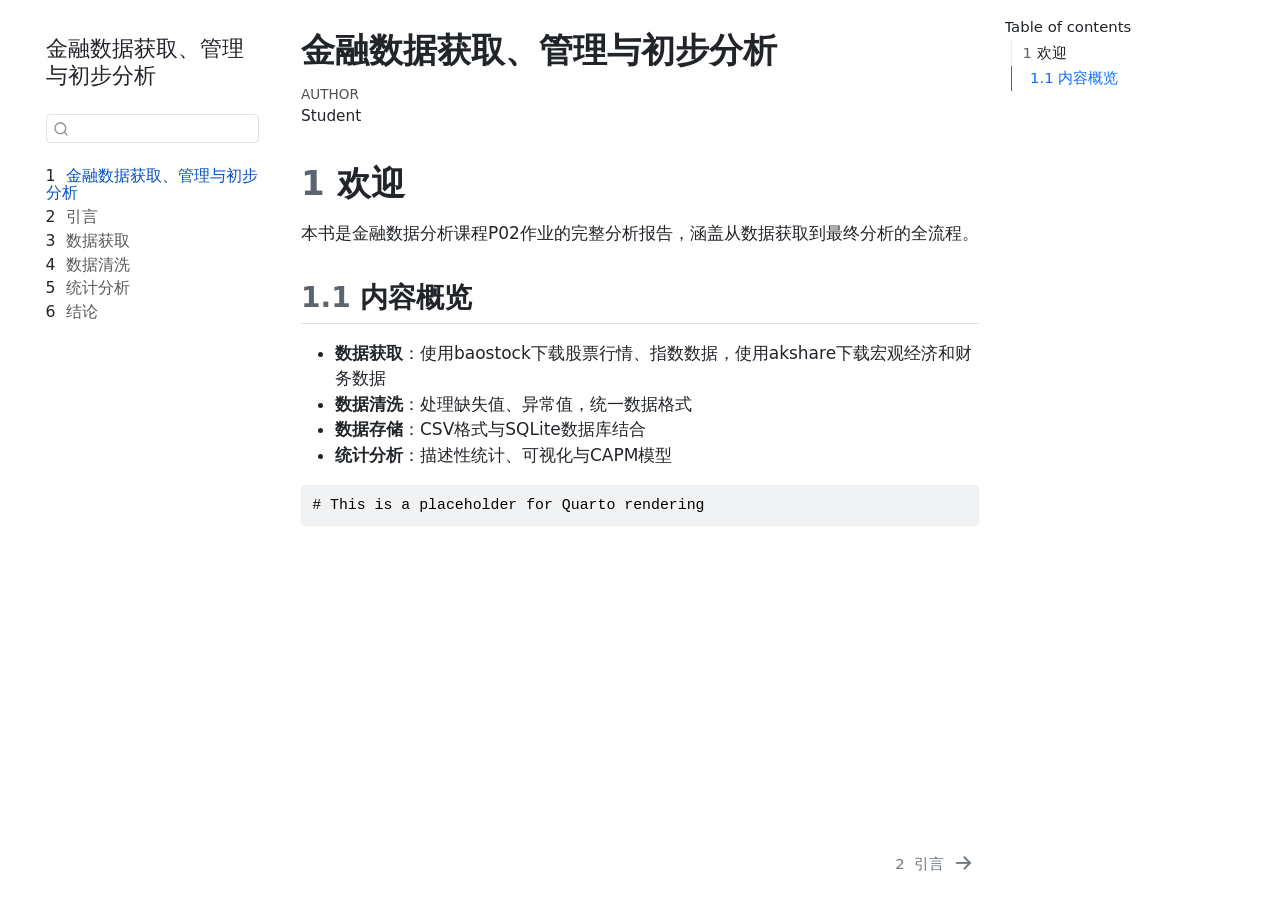
==== docs/index.html @ 59f97fb3 "配置 GitHub Pages 部署 - 将 Quarto 输出目录改为 docs/ - 添加 docs/ 目录到 git - 移除 _site/（已不再使用） - 更新 .gitignore 不忽略" ====
<!DOCTYPE html>
<html xmlns="http://www.w3.org/1999/xhtml" lang="en" xml:lang="en"><head>

<meta charset="utf-8">
<meta name="generator" content="quarto-1.9.36">

<meta name="viewport" content="width=device-width, initial-scale=1.0, user-scalable=yes">

<meta name="author" content="Student">

<title>金融数据获取、管理与初步分析</title>
<style>
/* Default styles provided by pandoc.
** See https://pandoc.org/MANUAL.html#variables-for-html for config info.
*/
code{white-space: pre-wrap;}
span.smallcaps{font-variant: small-caps;}
div.columns{display: flex; gap: min(4vw, 1.5em);}
div.column{flex: auto; overflow-x: auto;}
div.hanging-indent{margin-left: 1.5em; text-indent: -1.5em;}
ul.task-list{list-style: none;}
ul.task-list li input[type="checkbox"] {
  width: 0.8em;
  margin: 0 0.8em 0.2em -1em; /* quarto-specific, see https://github.com/quarto-dev/quarto-cli/issues/4556 */ 
  vertical-align: middle;
}
/* CSS for syntax highlighting */
html { -webkit-text-size-adjust: 100%; }
pre > code.sourceCode { white-space: pre; position: relative; }
pre > code.sourceCode > span { display: inline-block; line-height: 1.25; }
pre > code.sourceCode > span:empty { height: 1.2em; }
.sourceCode { overflow: visible; }
code.sourceCode > span { color: inherit; text-decoration: inherit; }
div.sourceCode { margin: 1em 0; }
pre.sourceCode { margin: 0; }
@media screen {
div.sourceCode { overflow: auto; }
}
@media print {
pre > code.sourceCode { white-space: pre-wrap; }
pre > code.sourceCode > span { text-indent: -5em; padding-left: 5em; }
}
pre.numberSource code
  { counter-reset: source-line 0; }
pre.numberSource code > span
  { position: relative; left: -4em; counter-increment: source-line; }
pre.numberSource code > span > a:first-child::before
  { content: counter(source-line);
    position: relative; left: -1em; text-align: right; vertical-align: baseline;
    border: none; display: inline-block;
    -webkit-touch-callout: none; -webkit-user-select: none;
    -khtml-user-select: none; -moz-user-select: none;
    -ms-user-select: none; user-select: none;
    padding: 0 4px; width: 4em;
  }
pre.numberSource { margin-left: 3em;  padding-left: 4px; }
div.sourceCode
  {   }
@media screen {
pre > code.sourceCode > span > a:first-child::before { text-decoration: underline; }
}
</style>


<script src="site_libs/quarto-nav/quarto-nav.js"></script>
<script src="site_libs/quarto-nav/headroom.min.js"></script>
<script src="site_libs/clipboard/clipboard.min.js"></script>
<script src="site_libs/quarto-search/autocomplete.umd.js"></script>
<script src="site_libs/quarto-search/fuse.min.js"></script>
<script src="site_libs/quarto-search/quarto-search.js"></script>
<meta name="quarto:offset" content="./">
<link href="./01-introduction.html" rel="next">
<script src="site_libs/quarto-html/quarto.js" type="module"></script>
<script src="site_libs/quarto-html/tabsets/tabsets.js" type="module"></script>
<script src="site_libs/quarto-html/popper.min.js"></script>
<script src="site_libs/quarto-html/tippy.umd.min.js"></script>
<script src="site_libs/quarto-html/anchor.min.js"></script>
<link href="site_libs/quarto-html/tippy.css" rel="stylesheet">
<link href="site_libs/quarto-html/quarto-syntax-highlighting-d41d8cd98f00b204e9800998ecf8427e.css" rel="stylesheet" id="quarto-text-highlighting-styles">
<script src="site_libs/bootstrap/bootstrap.min.js"></script>
<link href="site_libs/bootstrap/bootstrap-icons.css" rel="stylesheet">
<link href="site_libs/bootstrap/bootstrap-12eeb4b20e9f5a2b0bfc604bfaf942bb.min.css" rel="stylesheet" append-hash="true" id="quarto-bootstrap" data-mode="light">
<script id="quarto-search-options" type="application/json">{
  "location": "sidebar",
  "copy-button": false,
  "collapse-after": 3,
  "panel-placement": "start",
  "type": "textbox",
  "limit": 50,
  "keyboard-shortcut": [
    "f",
    "/",
    "s"
  ],
  "show-item-context": false,
  "language": {
    "search-no-results-text": "No results",
    "search-matching-documents-text": "matching documents",
    "search-copy-link-title": "Copy link to search",
    "search-hide-matches-text": "Hide additional matches",
    "search-more-match-text": "more match in this document",
    "search-more-matches-text": "more matches in this document",
    "search-clear-button-title": "Clear",
    "search-text-placeholder": "",
    "search-detached-cancel-button-title": "Cancel",
    "search-submit-button-title": "Submit",
    "search-label": "Search"
  }
}</script>


</head>

<body class="nav-sidebar floating quarto-light">

<div id="quarto-search-results"></div>
  <header id="quarto-header" class="headroom fixed-top">
  <nav class="quarto-secondary-nav">
    <div class="container-fluid d-flex">
      <button type="button" class="quarto-btn-toggle btn" data-bs-toggle="collapse" role="button" data-bs-target=".quarto-sidebar-collapse-item" aria-controls="quarto-sidebar" aria-expanded="false" aria-label="Toggle sidebar navigation" onclick="if (window.quartoToggleHeadroom) { window.quartoToggleHeadroom(); }">
        <i class="bi bi-layout-text-sidebar-reverse"></i>
      </button>
        <nav class="quarto-page-breadcrumbs" aria-label="breadcrumb"><ol class="breadcrumb"><li class="breadcrumb-item"><a href="./index.html"><span class="chapter-number">1</span>&nbsp; <span class="chapter-title">金融数据获取、管理与初步分析</span></a></li></ol></nav>
        <a class="flex-grow-1" role="navigation" data-bs-toggle="collapse" data-bs-target=".quarto-sidebar-collapse-item" aria-controls="quarto-sidebar" aria-expanded="false" aria-label="Toggle sidebar navigation" onclick="if (window.quartoToggleHeadroom) { window.quartoToggleHeadroom(); }">      
        </a>
      <button type="button" class="btn quarto-search-button" aria-label="Search" onclick="window.quartoOpenSearch();">
        <i class="bi bi-search"></i>
      </button>
    </div>
  </nav>
</header>
<!-- content -->
<div id="quarto-content" class="quarto-container page-columns page-rows-contents page-layout-article">
<!-- sidebar -->
  <nav id="quarto-sidebar" class="sidebar collapse collapse-horizontal quarto-sidebar-collapse-item sidebar-navigation floating overflow-auto">
    <div class="pt-lg-2 mt-2 text-left sidebar-header">
    <div class="sidebar-title mb-0 py-0">
      <a href="./">金融数据获取、管理与初步分析</a> 
    </div>
      </div>
        <div class="mt-2 flex-shrink-0 align-items-center">
        <div class="sidebar-search">
        <div id="quarto-search" class="" title="Search"></div>
        </div>
        </div>
    <div class="sidebar-menu-container"> 
    <ul class="list-unstyled mt-1">
        <li class="sidebar-item">
  <div class="sidebar-item-container"> 
  <a href="./index.html" class="sidebar-item-text sidebar-link active">
 <span class="menu-text"><span class="chapter-number">1</span>&nbsp; <span class="chapter-title">金融数据获取、管理与初步分析</span></span></a>
  </div>
</li>
        <li class="sidebar-item">
  <div class="sidebar-item-container"> 
  <a href="./01-introduction.html" class="sidebar-item-text sidebar-link">
 <span class="menu-text"><span class="chapter-number">2</span>&nbsp; <span class="chapter-title">引言</span></span></a>
  </div>
</li>
        <li class="sidebar-item">
  <div class="sidebar-item-container"> 
  <a href="./02-data-download.html" class="sidebar-item-text sidebar-link">
 <span class="menu-text"><span class="chapter-number">3</span>&nbsp; <span class="chapter-title">数据获取</span></span></a>
  </div>
</li>
        <li class="sidebar-item">
  <div class="sidebar-item-container"> 
  <a href="./03-data-cleaning.html" class="sidebar-item-text sidebar-link">
 <span class="menu-text"><span class="chapter-number">4</span>&nbsp; <span class="chapter-title">数据清洗</span></span></a>
  </div>
</li>
        <li class="sidebar-item">
  <div class="sidebar-item-container"> 
  <a href="./04-analysis.html" class="sidebar-item-text sidebar-link">
 <span class="menu-text"><span class="chapter-number">5</span>&nbsp; <span class="chapter-title">统计分析</span></span></a>
  </div>
</li>
        <li class="sidebar-item">
  <div class="sidebar-item-container"> 
  <a href="./05-conclusion.html" class="sidebar-item-text sidebar-link">
 <span class="menu-text"><span class="chapter-number">6</span>&nbsp; <span class="chapter-title">结论</span></span></a>
  </div>
</li>
    </ul>
    </div>
</nav>
<div id="quarto-sidebar-glass" class="quarto-sidebar-collapse-item" data-bs-toggle="collapse" data-bs-target=".quarto-sidebar-collapse-item"></div>
<!-- margin-sidebar -->
    <div id="quarto-margin-sidebar" class="sidebar margin-sidebar">
        <nav id="TOC" role="doc-toc" class="toc-active">
    <h2 id="toc-title">Table of contents</h2>
   
  <ul>
  <li><a href="#欢迎" id="toc-欢迎" class="nav-link active" data-scroll-target="#欢迎"><span class="header-section-number">1</span> 欢迎</a>
  <ul class="collapse">
  <li><a href="#内容概览" id="toc-内容概览" class="nav-link" data-scroll-target="#内容概览"><span class="header-section-number">1.1</span> 内容概览</a></li>
  </ul></li>
  </ul>
</nav>
    </div>
<!-- main -->
<main class="content" id="quarto-document-content">

<header id="title-block-header" class="quarto-title-block default">
<div class="quarto-title">
<h1 class="title">金融数据获取、管理与初步分析</h1>
</div>



<div class="quarto-title-meta">

    <div>
    <div class="quarto-title-meta-heading">Author</div>
    <div class="quarto-title-meta-contents">
             <p>Student </p>
          </div>
  </div>
    
  
    
  </div>
  


</header>


<section id="欢迎" class="level1" data-number="1">
<h1 data-number="1"><span class="header-section-number">1</span> 欢迎</h1>
<p>本书是金融数据分析课程P02作业的完整分析报告，涵盖从数据获取到最终分析的全流程。</p>
<section id="内容概览" class="level2" data-number="1.1">
<h2 data-number="1.1" class="anchored" data-anchor-id="内容概览"><span class="header-section-number">1.1</span> 内容概览</h2>
<ul>
<li><strong>数据获取</strong>：使用baostock下载股票行情、指数数据，使用akshare下载宏观经济和财务数据</li>
<li><strong>数据清洗</strong>：处理缺失值、异常值，统一数据格式</li>
<li><strong>数据存储</strong>：CSV格式与SQLite数据库结合</li>
<li><strong>统计分析</strong>：描述性统计、可视化与CAPM模型</li>
</ul>
<div id="c7199372" class="cell" data-execution_count="1">
<div class="code-copy-outer-scaffold"><div class="sourceCode cell-code" id="cb1"><pre class="sourceCode python code-with-copy"><code class="sourceCode python"><span id="cb1-1"><a href="#cb1-1" aria-hidden="true" tabindex="-1"></a><span class="co"># This is a placeholder for Quarto rendering</span></span></code></pre></div><button title="Copy to Clipboard" class="code-copy-button"><i class="bi"></i></button></div>
</div>


</section>
</section>

</main> <!-- /main -->
<script id="quarto-html-after-body" type="application/javascript">
  window.document.addEventListener("DOMContentLoaded", function (event) {
    const icon = "";
    const anchorJS = new window.AnchorJS();
    anchorJS.options = {
      placement: 'right',
      icon: icon
    };
    anchorJS.add('.anchored');
    const isCodeAnnotation = (el) => {
      for (const clz of el.classList) {
        if (clz.startsWith('code-annotation-')) {                     
          return true;
        }
      }
      return false;
    }
    const onCopySuccess = function(e) {
      // button target
      const button = e.trigger;
      // don't keep focus
      button.blur();
      // flash "checked"
      button.classList.add('code-copy-button-checked');
      var currentTitle = button.getAttribute("title");
      button.setAttribute("title", "Copied!");
      let tooltip;
      if (window.bootstrap) {
        button.setAttribute("data-bs-toggle", "tooltip");
        button.setAttribute("data-bs-placement", "left");
        button.setAttribute("data-bs-title", "Copied!");
        tooltip = new bootstrap.Tooltip(button, 
          { trigger: "manual", 
            customClass: "code-copy-button-tooltip",
            offset: [0, -8]});
        tooltip.show();    
      }
      setTimeout(function() {
        if (tooltip) {
          tooltip.hide();
          button.removeAttribute("data-bs-title");
          button.removeAttribute("data-bs-toggle");
          button.removeAttribute("data-bs-placement");
        }
        button.setAttribute("title", currentTitle);
        button.classList.remove('code-copy-button-checked');
      }, 1000);
      // clear code selection
      e.clearSelection();
    }
    const getTextToCopy = function(trigger) {
      const outerScaffold = trigger.parentElement.cloneNode(true);
      const codeEl = outerScaffold.querySelector('code');
      for (const childEl of codeEl.children) {
        if (isCodeAnnotation(childEl)) {
          childEl.remove();
        }
      }
      return codeEl.innerText;
    }
    const clipboard = new window.ClipboardJS('.code-copy-button:not([data-in-quarto-modal])', {
      text: getTextToCopy
    });
    clipboard.on('success', onCopySuccess);
    if (window.document.getElementById('quarto-embedded-source-code-modal')) {
      const clipboardModal = new window.ClipboardJS('.code-copy-button[data-in-quarto-modal]', {
        text: getTextToCopy,
        container: window.document.getElementById('quarto-embedded-source-code-modal')
      });
      clipboardModal.on('success', onCopySuccess);
    }
      var localhostRegex = new RegExp(/^(?:http|https):\/\/localhost\:?[0-9]*\//);
      var mailtoRegex = new RegExp(/^mailto:/);
        var filterRegex = new RegExp('/' + window.location.host + '/');
      var isInternal = (href) => {
          return filterRegex.test(href) || localhostRegex.test(href) || mailtoRegex.test(href);
      }
      // Inspect non-navigation links and adorn them if external
     var links = window.document.querySelectorAll('a[href]:not(.nav-link):not(.navbar-brand):not(.toc-action):not(.sidebar-link):not(.sidebar-item-toggle):not(.pagination-link):not(.no-external):not([aria-hidden]):not(.dropdown-item):not(.quarto-navigation-tool):not(.about-link)');
      for (var i=0; i<links.length; i++) {
        const link = links[i];
        if (!isInternal(link.href)) {
          // undo the damage that might have been done by quarto-nav.js in the case of
          // links that we want to consider external
          if (link.dataset.originalHref !== undefined) {
            link.href = link.dataset.originalHref;
          }
        }
      }
    function tippyHover(el, contentFn, onTriggerFn, onUntriggerFn) {
      const config = {
        allowHTML: true,
        maxWidth: 500,
        delay: 100,
        arrow: false,
        appendTo: function(el) {
            return el.parentElement;
        },
        interactive: true,
        interactiveBorder: 10,
        theme: 'quarto',
        placement: 'bottom-start',
      };
      if (contentFn) {
        config.content = contentFn;
      }
      if (onTriggerFn) {
        config.onTrigger = onTriggerFn;
      }
      if (onUntriggerFn) {
        config.onUntrigger = onUntriggerFn;
      }
      window.tippy(el, config); 
    }
    const noterefs = window.document.querySelectorAll('a[role="doc-noteref"]');
    for (var i=0; i<noterefs.length; i++) {
      const ref = noterefs[i];
      tippyHover(ref, function() {
        // use id or data attribute instead here
        let href = ref.getAttribute('data-footnote-href') || ref.getAttribute('href');
        try { href = new URL(href).hash; } catch {}
        const id = href.replace(/^#\/?/, "");
        const note = window.document.getElementById(id);
        if (note) {
          return note.innerHTML;
        } else {
          return "";
        }
      });
    }
    const xrefs = window.document.querySelectorAll('a.quarto-xref');
    const processXRef = (id, note) => {
      // Strip column container classes
      const stripColumnClz = (el) => {
        el.classList.remove("page-full", "page-columns");
        if (el.children) {
          for (const child of el.children) {
            stripColumnClz(child);
          }
        }
      }
      stripColumnClz(note)
      if (id === null || id.startsWith('sec-')) {
        // Special case sections, only their first couple elements
        const container = document.createElement("div");
        if (note.children && note.children.length > 2) {
          container.appendChild(note.children[0].cloneNode(true));
          for (let i = 1; i < note.children.length; i++) {
            const child = note.children[i];
            if (child.tagName === "P" && child.innerText === "") {
              continue;
            } else {
              container.appendChild(child.cloneNode(true));
              break;
            }
          }
          if (window.Quarto?.typesetMath) {
            window.Quarto.typesetMath(container);
          }
          return container.innerHTML
        } else {
          if (window.Quarto?.typesetMath) {
            window.Quarto.typesetMath(note);
          }
          return note.innerHTML;
        }
      } else {
        // Remove any anchor links if they are present
        const anchorLink = note.querySelector('a.anchorjs-link');
        if (anchorLink) {
          anchorLink.remove();
        }
        if (window.Quarto?.typesetMath) {
          window.Quarto.typesetMath(note);
        }
        if (note.classList.contains("callout")) {
          return note.outerHTML;
        } else {
          return note.innerHTML;
        }
      }
    }
    for (var i=0; i<xrefs.length; i++) {
      const xref = xrefs[i];
      tippyHover(xref, undefined, function(instance) {
        instance.disable();
        let url = xref.getAttribute('href');
        let hash = undefined; 
        if (url.startsWith('#')) {
          hash = url;
        } else {
          try { hash = new URL(url).hash; } catch {}
        }
        if (hash) {
          const id = hash.replace(/^#\/?/, "");
          const note = window.document.getElementById(id);
          if (note !== null) {
            try {
              const html = processXRef(id, note.cloneNode(true));
              instance.setContent(html);
            } finally {
              instance.enable();
              instance.show();
            }
          } else {
            // See if we can fetch this
            fetch(url.split('#')[0])
            .then(res => res.text())
            .then(html => {
              const parser = new DOMParser();
              const htmlDoc = parser.parseFromString(html, "text/html");
              const note = htmlDoc.getElementById(id);
              if (note !== null) {
                const html = processXRef(id, note);
                instance.setContent(html);
              } 
            }).finally(() => {
              instance.enable();
              instance.show();
            });
          }
        } else {
          // See if we can fetch a full url (with no hash to target)
          // This is a special case and we should probably do some content thinning / targeting
          fetch(url)
          .then(res => res.text())
          .then(html => {
            const parser = new DOMParser();
            const htmlDoc = parser.parseFromString(html, "text/html");
            const note = htmlDoc.querySelector('main.content');
            if (note !== null) {
              // This should only happen for chapter cross references
              // (since there is no id in the URL)
              // remove the first header
              if (note.children.length > 0 && note.children[0].tagName === "HEADER") {
                note.children[0].remove();
              }
              const html = processXRef(null, note);
              instance.setContent(html);
            } 
          }).finally(() => {
            instance.enable();
            instance.show();
          });
        }
      }, function(instance) {
      });
    }
        let selectedAnnoteEl;
        const selectorForAnnotation = ( cell, annotation) => {
          let cellAttr = 'data-code-cell="' + cell + '"';
          let lineAttr = 'data-code-annotation="' +  annotation + '"';
          const selector = 'span[' + cellAttr + '][' + lineAttr + ']';
          return selector;
        }
        const selectCodeLines = (annoteEl) => {
          const doc = window.document;
          const targetCell = annoteEl.getAttribute("data-target-cell");
          const targetAnnotation = annoteEl.getAttribute("data-target-annotation");
          const annoteSpan = window.document.querySelector(selectorForAnnotation(targetCell, targetAnnotation));
          const lines = annoteSpan.getAttribute("data-code-lines").split(",");
          const lineIds = lines.map((line) => {
            return targetCell + "-" + line;
          })
          let top = null;
          let height = null;
          let parent = null;
          if (lineIds.length > 0) {
              //compute the position of the single el (top and bottom and make a div)
              const el = window.document.getElementById(lineIds[0]);
              top = el.offsetTop;
              height = el.offsetHeight;
              parent = el.parentElement.parentElement;
            if (lineIds.length > 1) {
              const lastEl = window.document.getElementById(lineIds[lineIds.length - 1]);
              const bottom = lastEl.offsetTop + lastEl.offsetHeight;
              height = bottom - top;
            }
            if (top !== null && height !== null && parent !== null) {
              // cook up a div (if necessary) and position it 
              let div = window.document.getElementById("code-annotation-line-highlight");
              if (div === null) {
                div = window.document.createElement("div");
                div.setAttribute("id", "code-annotation-line-highlight");
                div.style.position = 'absolute';
                parent.appendChild(div);
              }
              div.style.top = top - 2 + "px";
              div.style.height = height + 4 + "px";
              div.style.left = 0;
              let gutterDiv = window.document.getElementById("code-annotation-line-highlight-gutter");
              if (gutterDiv === null) {
                gutterDiv = window.document.createElement("div");
                gutterDiv.setAttribute("id", "code-annotation-line-highlight-gutter");
                gutterDiv.style.position = 'absolute';
                const codeCell = window.document.getElementById(targetCell);
                const gutter = codeCell.querySelector('.code-annotation-gutter');
                gutter.appendChild(gutterDiv);
              }
              gutterDiv.style.top = top - 2 + "px";
              gutterDiv.style.height = height + 4 + "px";
            }
            selectedAnnoteEl = annoteEl;
          }
        };
        const unselectCodeLines = () => {
          const elementsIds = ["code-annotation-line-highlight", "code-annotation-line-highlight-gutter"];
          elementsIds.forEach((elId) => {
            const div = window.document.getElementById(elId);
            if (div) {
              div.remove();
            }
          });
          selectedAnnoteEl = undefined;
        };
          // Handle positioning of the toggle
      window.addEventListener(
        "resize",
        throttle(() => {
          elRect = undefined;
          if (selectedAnnoteEl) {
            selectCodeLines(selectedAnnoteEl);
          }
        }, 10)
      );
      function throttle(fn, ms) {
      let throttle = false;
      let timer;
        return (...args) => {
          if(!throttle) { // first call gets through
              fn.apply(this, args);
              throttle = true;
          } else { // all the others get throttled
              if(timer) clearTimeout(timer); // cancel #2
              timer = setTimeout(() => {
                fn.apply(this, args);
                timer = throttle = false;
              }, ms);
          }
        };
      }
        // Attach click handler to the DT
        const annoteDls = window.document.querySelectorAll('dt[data-target-cell]');
        for (const annoteDlNode of annoteDls) {
          annoteDlNode.addEventListener('click', (event) => {
            const clickedEl = event.target;
            if (clickedEl !== selectedAnnoteEl) {
              unselectCodeLines();
              const activeEl = window.document.querySelector('dt[data-target-cell].code-annotation-active');
              if (activeEl) {
                activeEl.classList.remove('code-annotation-active');
              }
              selectCodeLines(clickedEl);
              clickedEl.classList.add('code-annotation-active');
            } else {
              // Unselect the line
              unselectCodeLines();
              clickedEl.classList.remove('code-annotation-active');
            }
          });
        }
    const findCites = (el) => {
      const parentEl = el.parentElement;
      if (parentEl) {
        const cites = parentEl.dataset.cites;
        if (cites) {
          return {
            el,
            cites: cites.split(' ')
          };
        } else {
          return findCites(el.parentElement)
        }
      } else {
        return undefined;
      }
    };
    var bibliorefs = window.document.querySelectorAll('a[role="doc-biblioref"]');
    for (var i=0; i<bibliorefs.length; i++) {
      const ref = bibliorefs[i];
      const citeInfo = findCites(ref);
      if (citeInfo) {
        tippyHover(citeInfo.el, function() {
          var popup = window.document.createElement('div');
          citeInfo.cites.forEach(function(cite) {
            var citeDiv = window.document.createElement('div');
            citeDiv.classList.add('hanging-indent');
            citeDiv.classList.add('csl-entry');
            var biblioDiv = window.document.getElementById('ref-' + cite);
            if (biblioDiv) {
              citeDiv.innerHTML = biblioDiv.innerHTML;
            }
            popup.appendChild(citeDiv);
          });
          return popup.innerHTML;
        });
      }
    }
  });
  </script>
<nav class="page-navigation">
  <div class="nav-page nav-page-previous">
  </div>
  <div class="nav-page nav-page-next">
      <a href="./01-introduction.html" class="pagination-link" aria-label="引言">
        <span class="nav-page-text"><span class="chapter-number">2</span>&nbsp; <span class="chapter-title">引言</span></span> <i class="bi bi-arrow-right-short"></i>
      </a>
  </div>
</nav>
</div> <!-- /content -->




</body></html>
---- docs/site_libs/quarto-html/tippy.css ----
.tippy-box[data-animation=fade][data-state=hidden]{opacity:0}[data-tippy-root]{max-width:calc(100vw - 10px)}.tippy-box{position:relative;background-color:#333;color:#fff;border-radius:4px;font-size:14px;line-height:1.4;white-space:normal;outline:0;transition-property:transform,visibility,opacity}.tippy-box[data-placement^=top]>.tippy-arrow{bottom:0}.tippy-box[data-placement^=top]>.tippy-arrow:before{bottom:-7px;left:0;border-width:8px 8px 0;border-top-color:initial;transform-origin:center top}.tippy-box[data-placement^=bottom]>.tippy-arrow{top:0}.tippy-box[data-placement^=bottom]>.tippy-arrow:before{top:-7px;left:0;border-width:0 8px 8px;border-bottom-color:initial;transform-origin:center bottom}.tippy-box[data-placement^=left]>.tippy-arrow{right:0}.tippy-box[data-placement^=left]>.tippy-arrow:before{border-width:8px 0 8px 8px;border-left-color:initial;right:-7px;transform-origin:center left}.tippy-box[data-placement^=right]>.tippy-arrow{left:0}.tippy-box[data-placement^=right]>.tippy-arrow:before{left:-7px;border-width:8px 8px 8px 0;border-right-color:initial;transform-origin:center right}.tippy-box[data-inertia][data-state=visible]{transition-timing-function:cubic-bezier(.54,1.5,.38,1.11)}.tippy-arrow{width:16px;height:16px;color:#333}.tippy-arrow:before{content:"";position:absolute;border-color:transparent;border-style:solid}.tippy-content{position:relative;padding:5px 9px;z-index:1}
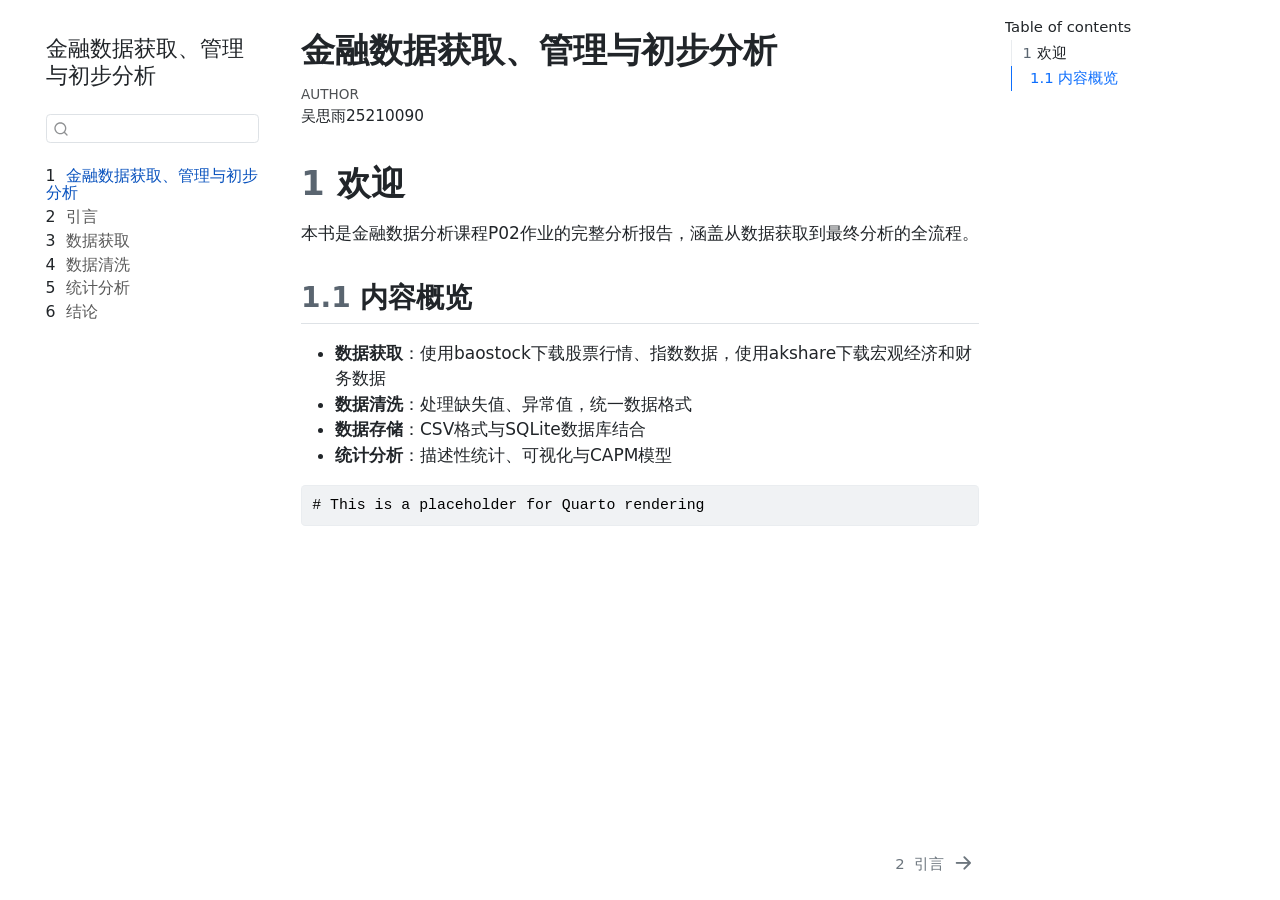
==== commit 000eadfa: "重新渲染 Quarto 项目 - 移除 _site/ 目录，使用 docs/ 作为输出目录 - 更新作者信息 - 重新渲染所有 HTML 文件" ====
--- a/docs/index.html
+++ b/docs/index.html
@@ -6,7 +6,7 @@
 
 <meta name="viewport" content="width=device-width, initial-scale=1.0, user-scalable=yes">
 
-<meta name="author" content="Student">
+<meta name="author" content="吴思雨25210090">
 
 <title>金融数据获取、管理与初步分析</title>
 <style>
@@ -213,7 +213,7 @@
     <div>
     <div class="quarto-title-meta-heading">Author</div>
     <div class="quarto-title-meta-contents">
-             <p>Student </p>
+             <p>吴思雨25210090 </p>
           </div>
   </div>
     
@@ -237,7 +237,7 @@
 <li><strong>数据存储</strong>：CSV格式与SQLite数据库结合</li>
 <li><strong>统计分析</strong>：描述性统计、可视化与CAPM模型</li>
 </ul>
-<div id="c7199372" class="cell" data-execution_count="1">
+<div id="e6db2a1f" class="cell" data-execution_count="1">
 <div class="code-copy-outer-scaffold"><div class="sourceCode cell-code" id="cb1"><pre class="sourceCode python code-with-copy"><code class="sourceCode python"><span id="cb1-1"><a href="#cb1-1" aria-hidden="true" tabindex="-1"></a><span class="co"># This is a placeholder for Quarto rendering</span></span></code></pre></div><button title="Copy to Clipboard" class="code-copy-button"><i class="bi"></i></button></div>
 </div>
 
